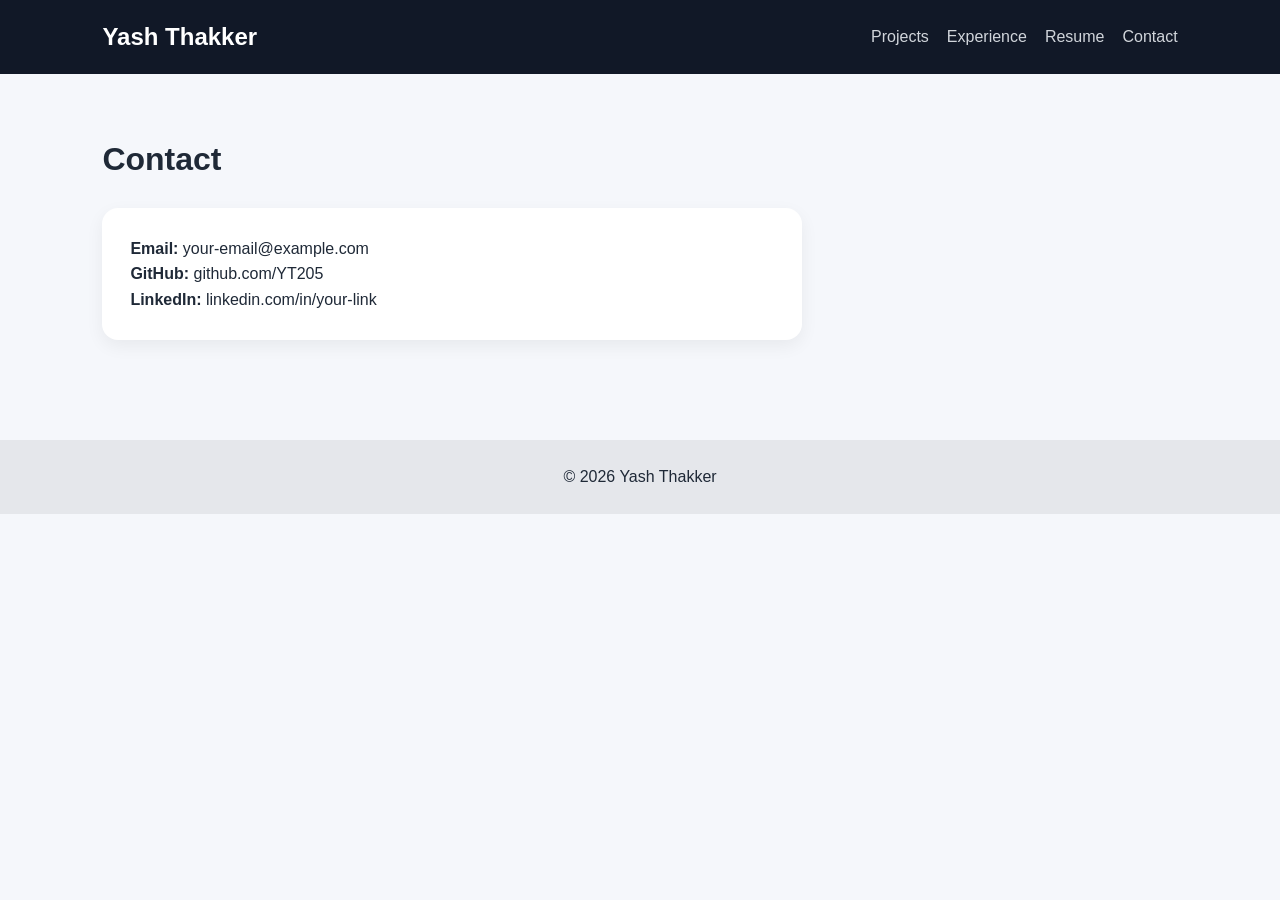
==== contact.html @ 410c90ac "tabs added" ====
<!DOCTYPE html>
<html lang="en">
<head>
  <meta charset="UTF-8" />
  <meta name="viewport" content="width=device-width, initial-scale=1.0" />
  <title>Contact | Yash Thakker</title>
  <link rel="stylesheet" href="style.css" />
</head>
<body>
  <nav class="navbar">
    <h1><a href="index.html">Yash Thakker</a></h1>
    <div class="nav-links">
      <a href="projects.html">Projects</a>
      <a href="experience.html">Experience</a>
      <a href="resume.html">Resume</a>
      <a href="contact.html">Contact</a>
    </div>
  </nav>

  <section class="container">
    <h2 class="section-title">Contact</h2>
    <div class="contact-box">
      <p><strong>Email:</strong> your-email@example.com</p>
      <p><strong>GitHub:</strong> github.com/YT205</p>
      <p><strong>LinkedIn:</strong> linkedin.com/in/your-link</p>
    </div>
  </section>

  <footer class="footer">
    <p>© 2026 Yash Thakker</p>
  </footer>
</body>
</html>
---- style.css ----
* {
  box-sizing: border-box;
  margin: 0;
  padding: 0;
}

body {
  font-family: Arial, sans-serif;
  background: #f5f7fb;
  color: #1f2937;
  line-height: 1.6;
}

a {
  text-decoration: none;
  color: inherit;
}

.navbar {
  background: #111827;
  color: white;
  padding: 18px 8%;
  display: flex;
  justify-content: space-between;
  align-items: center;
  flex-wrap: wrap;
}

.navbar h1 a {
  color: white;
}

.nav-links {
  display: flex;
  gap: 18px;
  flex-wrap: wrap;
}

.nav-links a {
  color: #d1d5db;
}

.nav-links a:hover {
  color: white;
}

.hero {
  background: linear-gradient(135deg, #111827, #1f2937);
  color: white;
  padding: 80px 8%;
}

.hero h2 {
  font-size: 2.6rem;
  margin-bottom: 14px;
}

.hero p {
  max-width: 760px;
  font-size: 1.1rem;
  color: #e5e7eb;
}

.hero-buttons {
  margin-top: 24px;
  display: flex;
  gap: 14px;
  flex-wrap: wrap;
}

.btn {
  display: inline-block;
  padding: 10px 18px;
  border-radius: 10px;
  font-weight: bold;
  border: 1px solid #cbd5e1;
  background: white;
  color: #111827;
}

.btn.primary {
  background: #2563eb;
  color: white;
  border: none;
}

.container {
  padding: 60px 8%;
}

.section-title {
  font-size: 2rem;
  margin-bottom: 22px;
}

.grid {
  display: grid;
  grid-template-columns: repeat(auto-fit, minmax(280px, 1fr));
  gap: 22px;
}

.card {
  background: white;
  border-radius: 16px;
  overflow: hidden;
  box-shadow: 0 6px 18px rgba(0,0,0,0.08);
}

.card img {
  width: 100%;
  height: 210px;
  object-fit: cover;
}

.card-content {
  padding: 20px;
}

.card-content h3 {
  margin-bottom: 10px;
}

.card-content p {
  margin-bottom: 12px;
}

.tags {
  font-size: 0.95rem;
  color: #374151;
  margin-bottom: 14px;
}

.timeline {
  display: flex;
  flex-direction: column;
  gap: 22px;
}

.timeline-item {
  background: white;
  border-left: 5px solid #2563eb;
  padding: 20px;
  border-radius: 12px;
  box-shadow: 0 6px 18px rgba(0,0,0,0.06);
}

.timeline-item h3 {
  margin-bottom: 6px;
}

.timeline-item .meta {
  color: #6b7280;
  margin-bottom: 10px;
}

.timeline-item ul {
  margin-left: 20px;
}

.project-header {
  padding: 50px 8% 20px;
}

.project-header h2 {
  font-size: 2.4rem;
  margin-bottom: 10px;
}

.project-layout {
  padding: 20px 8% 60px;
  display: grid;
  grid-template-columns: 2fr 1fr;
  gap: 30px;
}

.project-main, .project-side {
  background: white;
  padding: 24px;
  border-radius: 16px;
  box-shadow: 0 6px 18px rgba(0,0,0,0.06);
}

.project-main img,
.project-main video {
  width: 100%;
  border-radius: 12px;
  margin: 16px 0;
}

.project-main h3,
.project-side h3 {
  margin: 18px 0 10px;
}

.project-main ul,
.project-side ul {
  margin-left: 20px;
}

.resume-box,
.contact-box {
  background: white;
  padding: 28px;
  border-radius: 16px;
  box-shadow: 0 6px 18px rgba(0,0,0,0.06);
  max-width: 700px;
}

.footer {
  text-align: center;
  padding: 24px;
  background: #e5e7eb;
  margin-top: 40px;
}

@media (max-width: 900px) {
  .project-layout {
    grid-template-columns: 1fr;
  }

  .hero h2 {
    font-size: 2rem;
  }
}
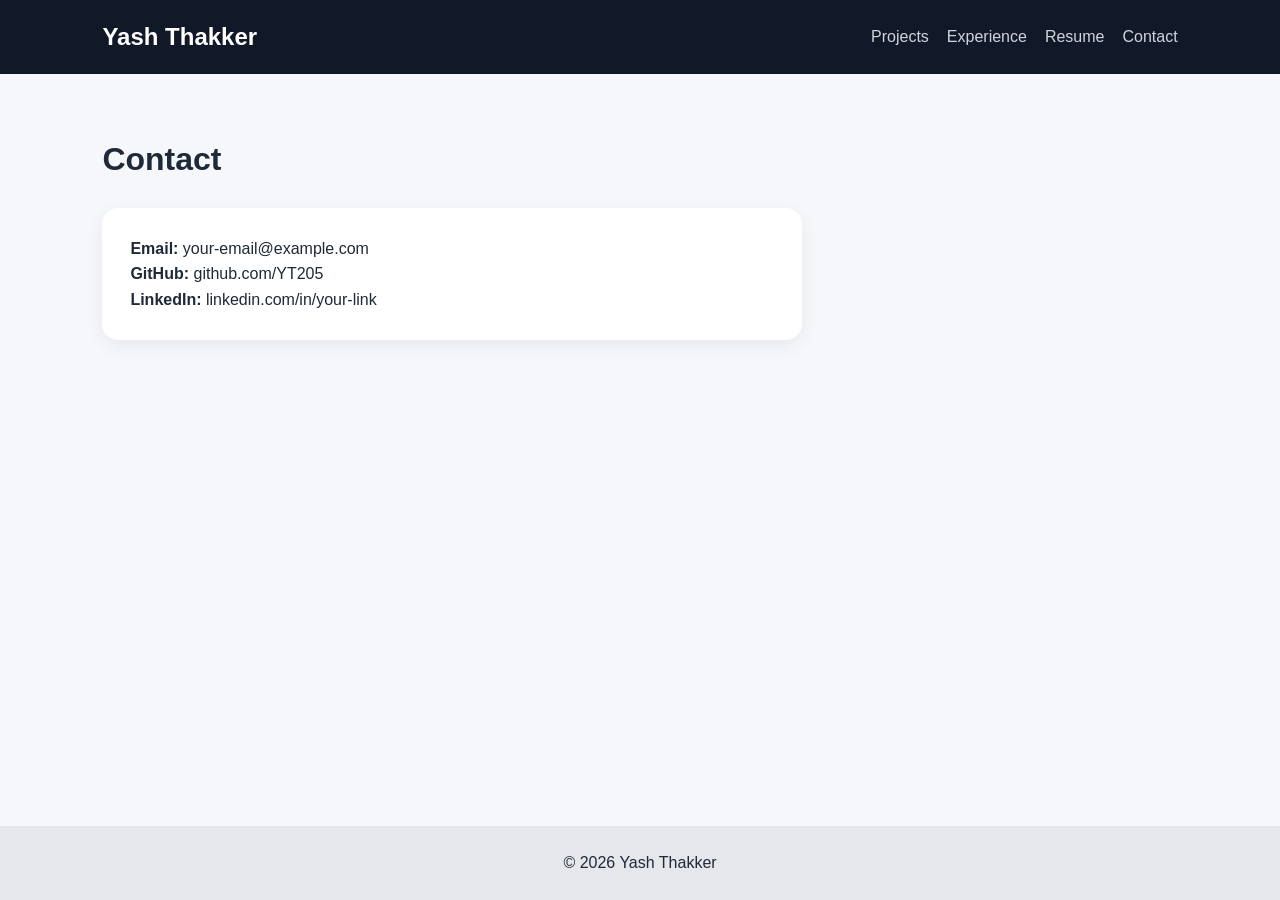
==== commit a698c544: "fixed tabs" ====
--- a/contact.html
+++ b/contact.html
@@ -16,16 +16,16 @@
       <a href="contact.html">Contact</a>
     </div>
   </nav>
-
-  <section class="container">
-    <h2 class="section-title">Contact</h2>
-    <div class="contact-box">
-      <p><strong>Email:</strong> your-email@example.com</p>
-      <p><strong>GitHub:</strong> github.com/YT205</p>
-      <p><strong>LinkedIn:</strong> linkedin.com/in/your-link</p>
-    </div>
-  </section>
-
+  <main>
+    <section class="container">
+        <h2 class="section-title">Contact</h2>
+        <div class="contact-box">
+        <p><strong>Email:</strong> your-email@example.com</p>
+        <p><strong>GitHub:</strong> github.com/YT205</p>
+        <p><strong>LinkedIn:</strong> linkedin.com/in/your-link</p>
+        </div>
+    </section>
+    </main>
   <footer class="footer">
     <p>© 2026 Yash Thakker</p>
   </footer>
--- a/style.css
+++ b/style.css
@@ -2,6 +2,10 @@
   box-sizing: border-box;
   margin: 0;
   padding: 0;
+}
+
+html, body {
+  height: 100%;
 }
 
 body {
@@ -9,6 +13,12 @@
   background: #f5f7fb;
   color: #1f2937;
   line-height: 1.6;
+  display: flex;
+  flex-direction: column;
+}
+
+main {
+  flex: 1;
 }
 
 a {
@@ -38,6 +48,8 @@
 
 .nav-links a {
   color: #d1d5db;
+  font-weight: 500;
+  transition: color 0.2s ease;
 }
 
 .nav-links a:hover {
@@ -173,7 +185,8 @@
   gap: 30px;
 }
 
-.project-main, .project-side {
+.project-main,
+.project-side {
   background: white;
   padding: 24px;
   border-radius: 16px;
@@ -210,7 +223,7 @@
   text-align: center;
   padding: 24px;
   background: #e5e7eb;
-  margin-top: 40px;
+  margin-top: auto;
 }
 
 @media (max-width: 900px) {
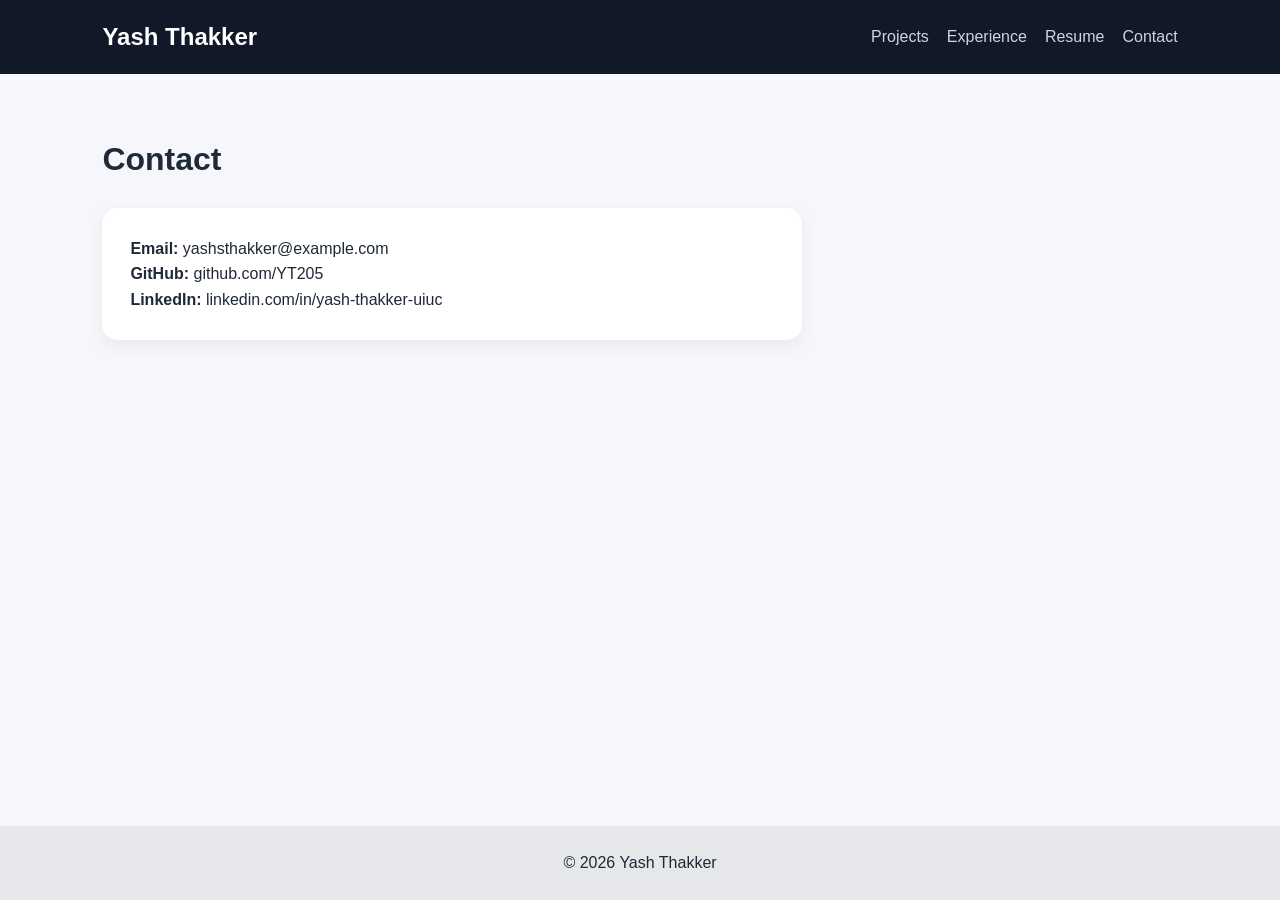
==== commit fef57aaf: "Update contact information, experience details, and project images in portfolio" ====
--- a/contact.html
+++ b/contact.html
@@ -20,9 +20,9 @@
     <section class="container">
         <h2 class="section-title">Contact</h2>
         <div class="contact-box">
-        <p><strong>Email:</strong> your-email@example.com</p>
+        <p><strong>Email:</strong> yashsthakker@example.com</p>
         <p><strong>GitHub:</strong> github.com/YT205</p>
-        <p><strong>LinkedIn:</strong> linkedin.com/in/your-link</p>
+        <p><strong>LinkedIn:</strong> linkedin.com/in/yash-thakker-uiuc</p>
         </div>
     </section>
     </main>
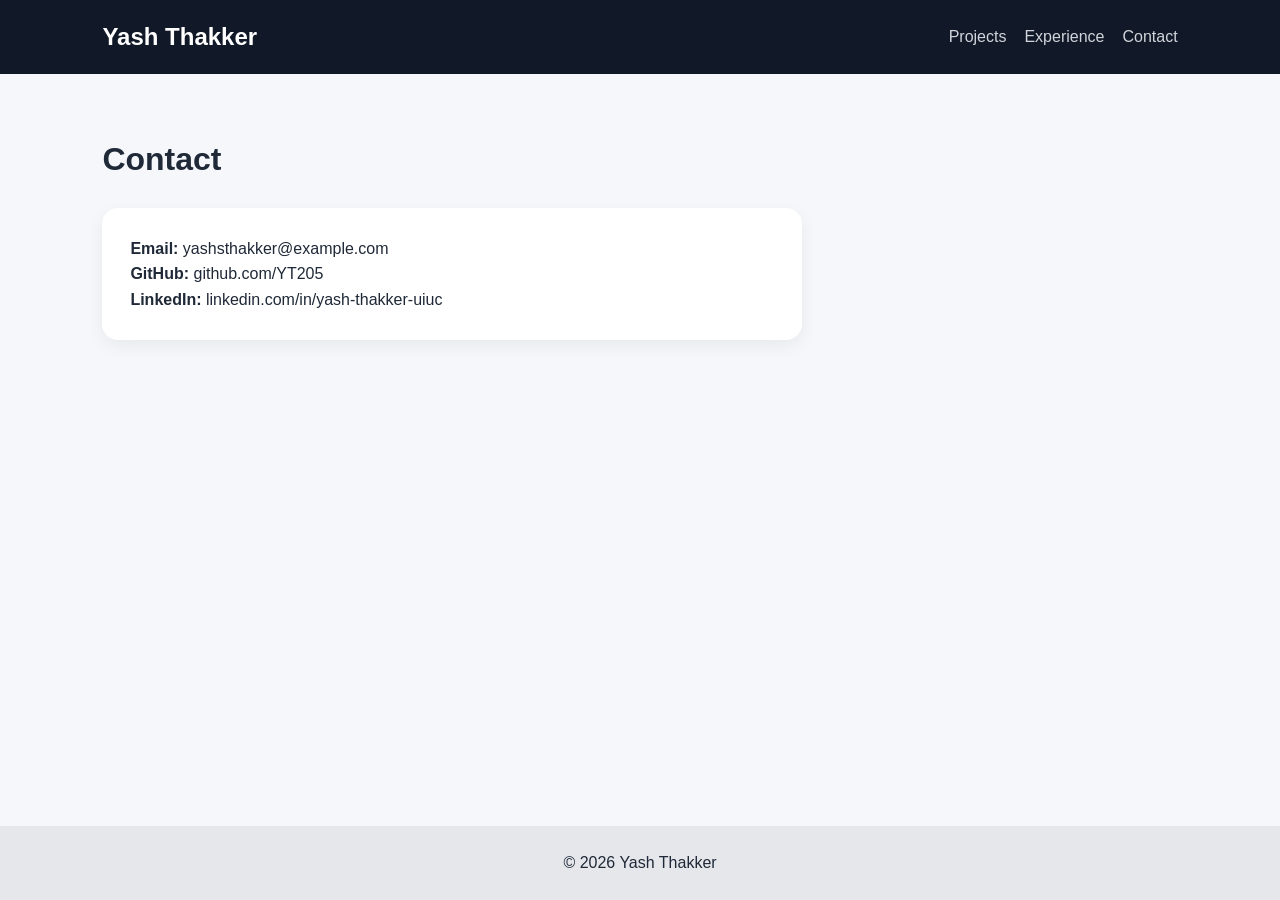
==== commit d08e343c: "Comment out resume links in project navigation for consistency across pages" ====
--- a/contact.html
+++ b/contact.html
@@ -12,7 +12,7 @@
     <div class="nav-links">
       <a href="projects.html">Projects</a>
       <a href="experience.html">Experience</a>
-      <a href="resume.html">Resume</a>
+      <!-- <a href="resume.html">Resume</a> -->
       <a href="contact.html">Contact</a>
     </div>
   </nav>
--- a/style.css
+++ b/style.css
@@ -6,6 +6,21 @@
 
 html, body {
   height: 100%;
+}
+
+.experience-header {
+  display: flex;
+  align-items: flex-start;
+  gap: 12px;
+  margin-bottom: 10px;
+}
+
+.company-logo {
+  width: 36px;
+  height: 36px;
+  object-fit: contain;
+  flex-shrink: 0;
+  margin-top: 2px;
 }
 
 body {
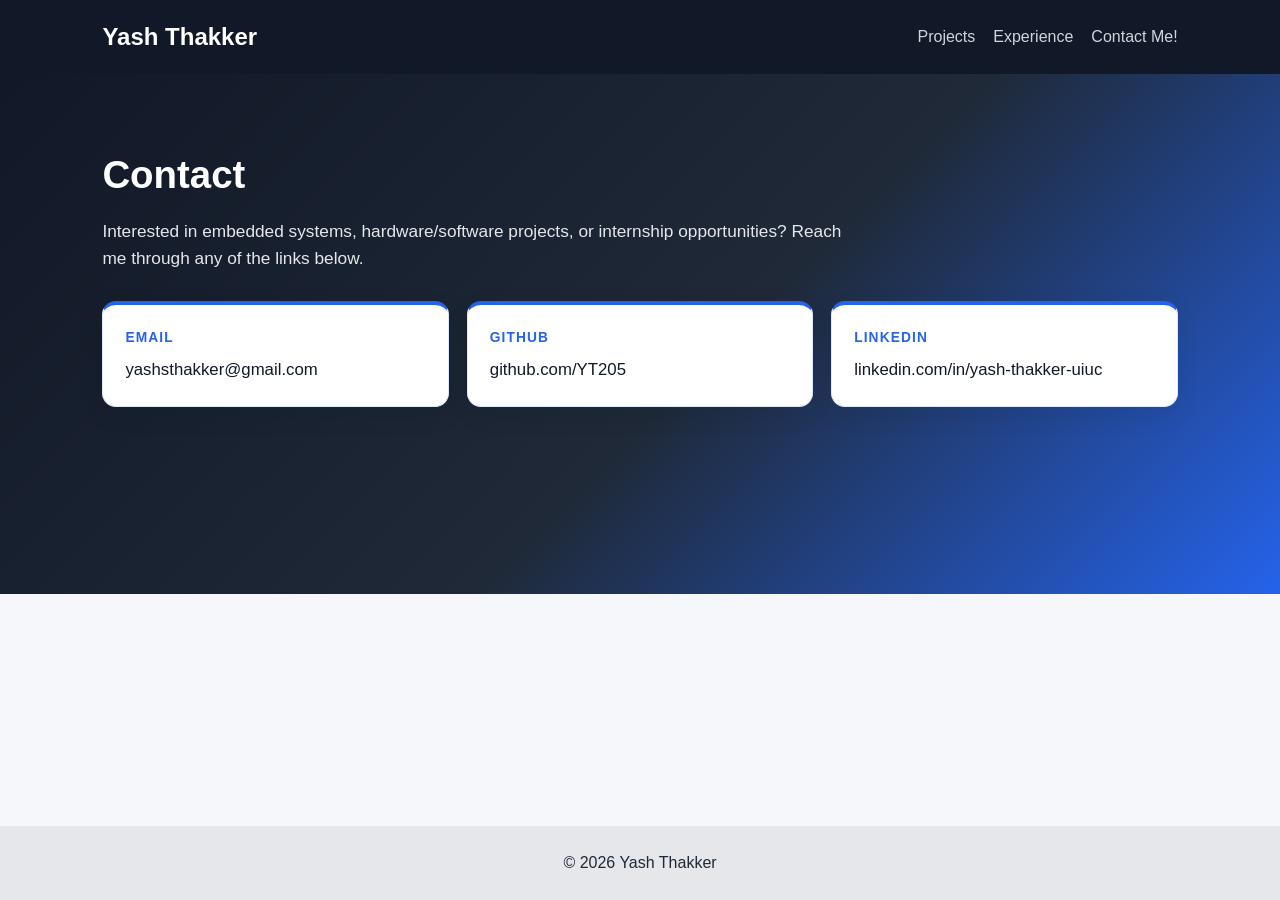
==== commit 23e63fcd: "Added Fa26 and contact links" ====
--- a/contact.html
+++ b/contact.html
@@ -13,21 +13,37 @@
       <a href="projects.html">Projects</a>
       <a href="experience.html">Experience</a>
       <!-- <a href="resume.html">Resume</a> -->
-      <a href="contact.html">Contact</a>
+      <a href="contact.html">Contact Me!</a>
     </div>
   </nav>
   <main>
-    <section class="container">
-        <h2 class="section-title">Contact</h2>
-        <div class="contact-box">
-        <p><strong>Email:</strong> yashsthakker@example.com</p>
-        <p><strong>GitHub:</strong> github.com/YT205</p>
-        <p><strong>LinkedIn:</strong> linkedin.com/in/yash-thakker-uiuc</p>
-        </div>
+    <section class="contact-section">
+      <div class="contact-intro">
+        <h2>Contact</h2>
+        <p>
+          Interested in embedded systems, hardware/software projects, or internship opportunities?
+          Reach me through any of the links below.
+        </p>
+      </div>
+
+      <div class="contact-grid">
+        <a class="contact-card" href="mailto:yashsthakker@gmail.com">
+          <span class="contact-label">Email</span>
+          <span class="contact-value">yashsthakker@gmail.com</span>
+        </a>
+        <a class="contact-card" href="https://github.com/YT205" target="_blank" rel="noopener noreferrer">
+          <span class="contact-label">GitHub</span>
+          <span class="contact-value">github.com/YT205</span>
+        </a>
+        <a class="contact-card" href="https://www.linkedin.com/in/yash-thakker-uiuc" target="_blank" rel="noopener noreferrer">
+          <span class="contact-label">LinkedIn</span>
+          <span class="contact-value">linkedin.com/in/yash-thakker-uiuc</span>
+        </a>
+      </div>
     </section>
-    </main>
+  </main>
   <footer class="footer">
     <p>© 2026 Yash Thakker</p>
   </footer>
 </body>
-</html>+</html>
--- a/style.css
+++ b/style.css
@@ -234,6 +234,68 @@
   max-width: 700px;
 }
 
+.contact-section {
+  background: linear-gradient(135deg, #111827 0%, #1f2937 55%, #2563eb 100%);
+  color: white;
+  min-height: 520px;
+  padding: 70px 8%;
+}
+
+.contact-intro {
+  max-width: 760px;
+  margin-bottom: 28px;
+}
+
+.contact-intro h2 {
+  font-size: 2.4rem;
+  margin-bottom: 12px;
+}
+
+.contact-intro p {
+  color: #e5e7eb;
+  font-size: 1.08rem;
+}
+
+.contact-grid {
+  display: grid;
+  grid-template-columns: repeat(auto-fit, minmax(240px, 1fr));
+  gap: 18px;
+}
+
+.contact-card {
+  background: white;
+  border: 1px solid #dbeafe;
+  border-top: 4px solid #2563eb;
+  border-radius: 14px;
+  padding: 22px;
+  box-shadow: 0 8px 24px rgba(15, 23, 42, 0.08);
+  transition: transform 0.2s ease, box-shadow 0.2s ease, border-color 0.2s ease;
+}
+
+.contact-card:hover,
+.contact-card:focus {
+  border-color: #93c5fd;
+  box-shadow: 0 12px 28px rgba(15, 23, 42, 0.12);
+  transform: translateY(-3px);
+}
+
+.contact-label {
+  display: block;
+  color: #2563eb;
+  font-size: 0.86rem;
+  font-weight: 700;
+  letter-spacing: 0.08em;
+  margin-bottom: 8px;
+  text-transform: uppercase;
+}
+
+.contact-value {
+  color: #111827;
+  display: block;
+  font-size: 1.05rem;
+  overflow-wrap: anywhere;
+}
+
 .footer {
   text-align: center;
   padding: 24px;
@@ -249,4 +311,4 @@
   .hero h2 {
     font-size: 2rem;
   }
-}+}
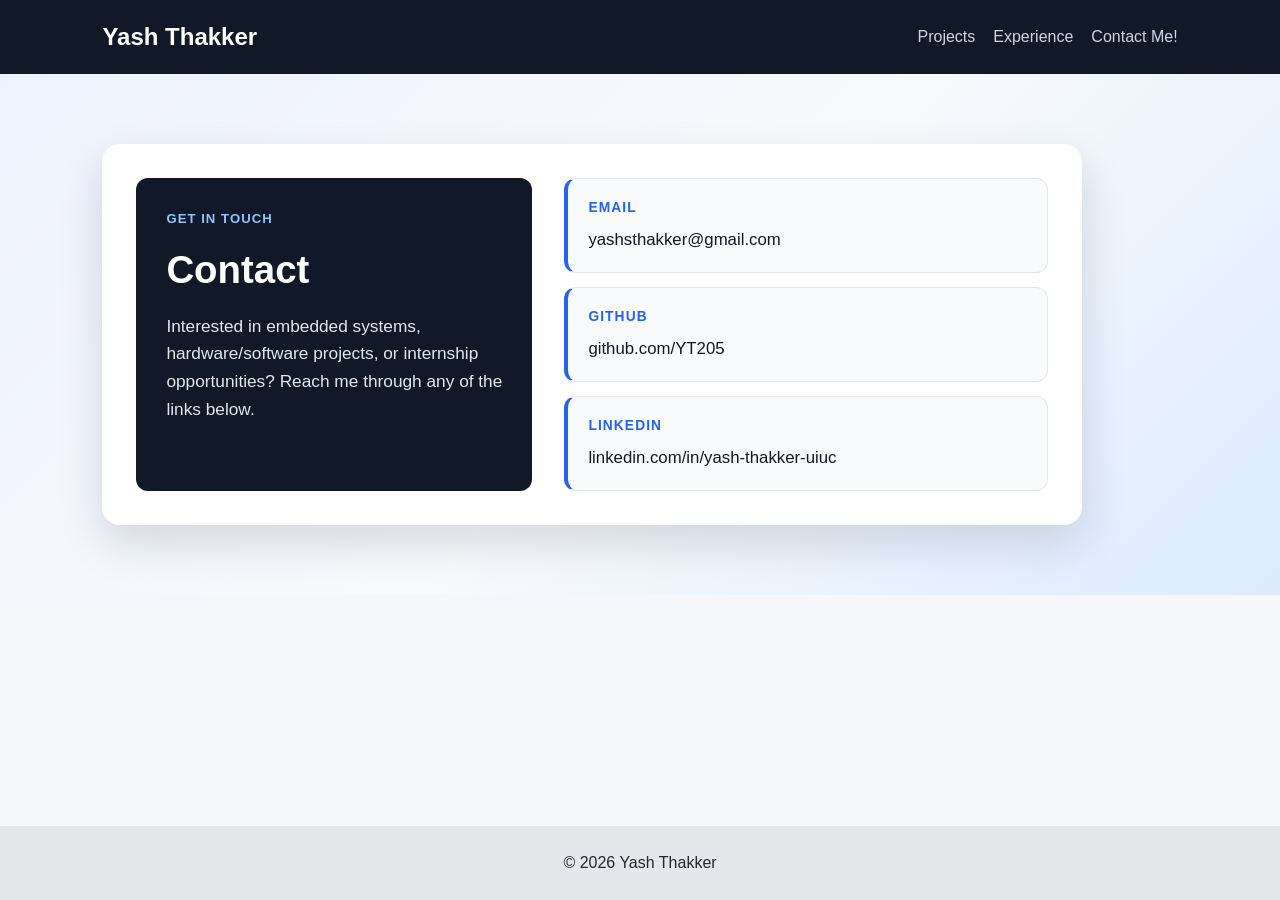
==== commit ac8e7e33: "Enhance contact section layout and styling; update project links in RISC-V OS page" ====
--- a/contact.html
+++ b/contact.html
@@ -18,27 +18,30 @@
   </nav>
   <main>
     <section class="contact-section">
-      <div class="contact-intro">
-        <h2>Contact</h2>
-        <p>
-          Interested in embedded systems, hardware/software projects, or internship opportunities?
-          Reach me through any of the links below.
-        </p>
-      </div>
+      <div class="contact-panel">
+        <div class="contact-intro">
+          <span class="contact-eyebrow">Get in touch</span>
+          <h2>Contact</h2>
+          <p>
+            Interested in embedded systems, hardware/software projects, or internship opportunities?
+            Reach me through any of the links below.
+          </p>
+        </div>
 
-      <div class="contact-grid">
-        <a class="contact-card" href="mailto:yashsthakker@gmail.com">
-          <span class="contact-label">Email</span>
-          <span class="contact-value">yashsthakker@gmail.com</span>
-        </a>
-        <a class="contact-card" href="https://github.com/YT205" target="_blank" rel="noopener noreferrer">
-          <span class="contact-label">GitHub</span>
-          <span class="contact-value">github.com/YT205</span>
-        </a>
-        <a class="contact-card" href="https://www.linkedin.com/in/yash-thakker-uiuc" target="_blank" rel="noopener noreferrer">
-          <span class="contact-label">LinkedIn</span>
-          <span class="contact-value">linkedin.com/in/yash-thakker-uiuc</span>
-        </a>
+        <div class="contact-grid">
+          <a class="contact-card" href="mailto:yashsthakker@gmail.com">
+            <span class="contact-label">Email</span>
+            <span class="contact-value">yashsthakker@gmail.com</span>
+          </a>
+          <a class="contact-card" href="https://github.com/YT205" target="_blank" rel="noopener noreferrer">
+            <span class="contact-label">GitHub</span>
+            <span class="contact-value">github.com/YT205</span>
+          </a>
+          <a class="contact-card" href="https://www.linkedin.com/in/yash-thakker-uiuc" target="_blank" rel="noopener noreferrer">
+            <span class="contact-label">LinkedIn</span>
+            <span class="contact-value">linkedin.com/in/yash-thakker-uiuc</span>
+          </a>
+        </div>
       </div>
     </section>
   </main>
--- a/style.css
+++ b/style.css
@@ -72,8 +72,9 @@
 }
 
 .hero {
-  background: linear-gradient(135deg, #111827, #1f2937);
-  color: white;
+  background: linear-gradient(135deg, #eef2ff 0%, #f8fafc 52%, #dbeafe 100%);
+  color: #111827;
+  min-height: 380px;
   padding: 80px 8%;
 }
 
@@ -85,7 +86,7 @@
 .hero p {
   max-width: 760px;
   font-size: 1.1rem;
-  color: #e5e7eb;
+  color: #4b5563;
 }
 
 .hero-buttons {
@@ -103,12 +104,27 @@
   border: 1px solid #cbd5e1;
   background: white;
   color: #111827;
+  transition: background 0.2s ease, border-color 0.2s ease, box-shadow 0.2s ease, transform 0.2s ease;
 }
 
 .btn.primary {
   background: #2563eb;
   color: white;
   border: none;
+}
+
+.btn:hover,
+.btn:focus {
+  background: #eff6ff;
+  border-color: #93c5fd;
+  box-shadow: 0 10px 22px rgba(15, 23, 42, 0.12);
+  transform: translateY(-3px);
+}
+
+.btn.primary:hover,
+.btn.primary:focus {
+  background: #1d4ed8;
+  box-shadow: 0 10px 22px rgba(37, 99, 235, 0.24);
 }
 
 .container {
@@ -235,15 +251,31 @@
 }
 
 .contact-section {
-  background: linear-gradient(135deg, #111827 0%, #1f2937 55%, #2563eb 100%);
-  color: white;
+  background: linear-gradient(135deg, #eef2ff 0%, #f8fafc 52%, #dbeafe 100%);
+  display: flex;
+  align-items: center;
   min-height: 520px;
   padding: 70px 8%;
 }
 
+.contact-panel {
+  background: white;
+  border-radius: 18px;
+  box-shadow: 0 18px 45px rgba(15, 23, 42, 0.14);
+  display: grid;
+  grid-template-columns: minmax(260px, 0.9fr) minmax(280px, 1.1fr);
+  gap: 32px;
+  max-width: 980px;
+  overflow: hidden;
+  padding: 34px;
+  width: 100%;
+}
+
 .contact-intro {
-  max-width: 760px;
-  margin-bottom: 28px;
+  background: #111827;
+  border-radius: 12px;
+  color: white;
+  padding: 30px;
 }
 
 .contact-intro h2 {
@@ -256,27 +288,35 @@
   font-size: 1.08rem;
 }
 
+.contact-eyebrow {
+  color: #93c5fd;
+  display: block;
+  font-size: 0.82rem;
+  font-weight: 700;
+  letter-spacing: 0.08em;
+  margin-bottom: 10px;
+  text-transform: uppercase;
+}
+
 .contact-grid {
   display: grid;
-  grid-template-columns: repeat(auto-fit, minmax(240px, 1fr));
-  gap: 18px;
+  gap: 14px;
 }
 
 .contact-card {
-  background: white;
-  border: 1px solid #dbeafe;
-  border-top: 4px solid #2563eb;
-  border-radius: 14px;
-  padding: 22px;
-  box-shadow: 0 8px 24px rgba(15, 23, 42, 0.08);
-  transition: transform 0.2s ease, box-shadow 0.2s ease, border-color 0.2s ease;
+  background: #f8fafc;
+  border: 1px solid #e5e7eb;
+  border-left: 4px solid #2563eb;
+  border-radius: 12px;
+  padding: 18px 20px;
+  transition: background 0.2s ease, border-color 0.2s ease, transform 0.2s ease;
 }
 
 .contact-card:hover,
 .contact-card:focus {
+  background: #eff6ff;
   border-color: #93c5fd;
-  box-shadow: 0 12px 28px rgba(15, 23, 42, 0.12);
-  transform: translateY(-3px);
+  transform: translateX(4px);
 }
 
 .contact-label {
@@ -311,4 +351,9 @@
   .hero h2 {
     font-size: 2rem;
   }
-}
+
+  .contact-panel {
+    grid-template-columns: 1fr;
+    padding: 22px;
+  }
+}
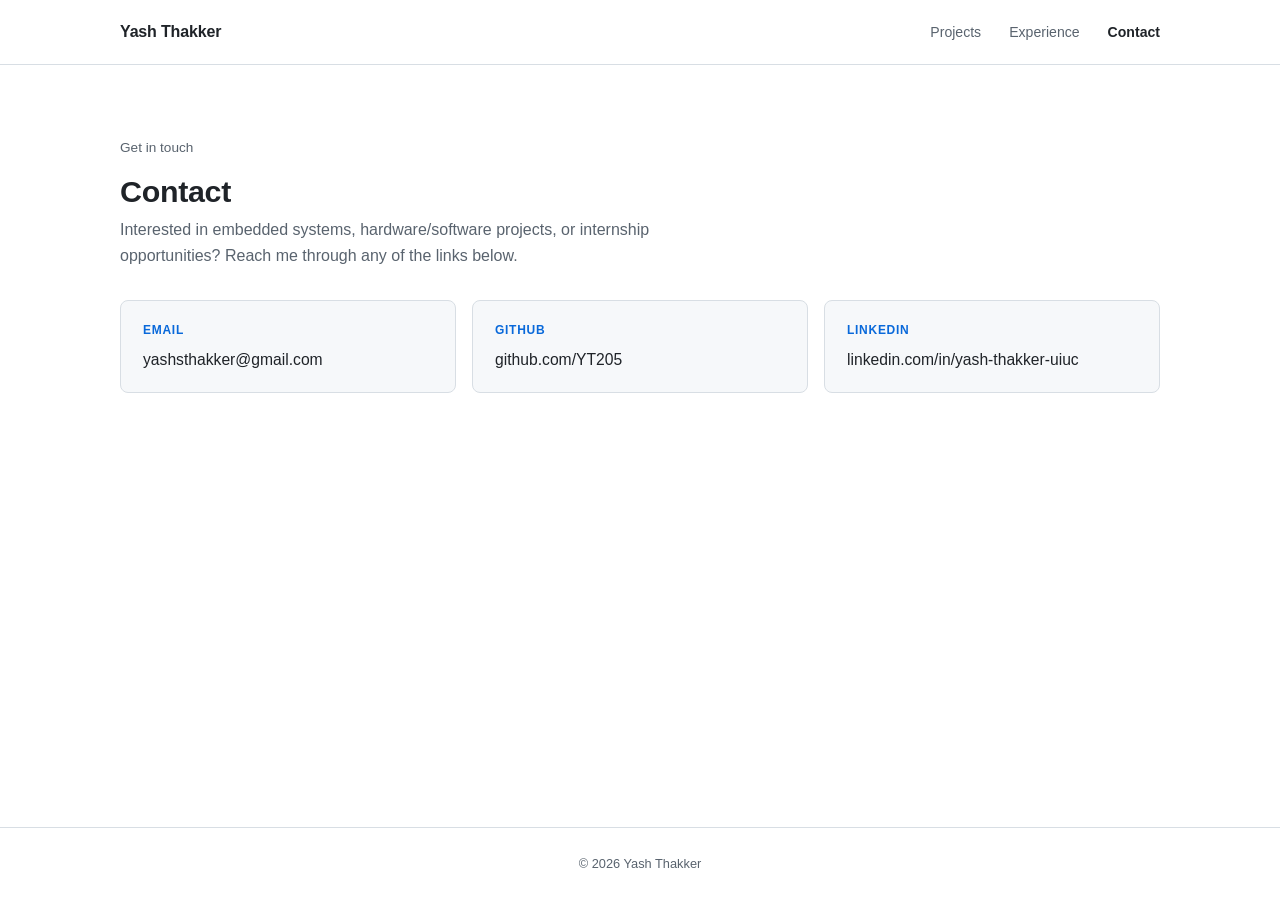
==== commit d6b35843: "feat: Redesign UI with clean GitHub-style light theme Replace dark navbar and card-shadow design wit" ====
--- a/contact.html
+++ b/contact.html
@@ -7,20 +7,23 @@
   <link rel="stylesheet" href="style.css" />
 </head>
 <body>
-  <nav class="navbar">
-    <h1><a href="index.html">Yash Thakker</a></h1>
-    <div class="nav-links">
-      <a href="projects.html">Projects</a>
-      <a href="experience.html">Experience</a>
-      <!-- <a href="resume.html">Resume</a> -->
-      <a href="contact.html">Contact Me!</a>
+  <header class="site-header">
+    <div class="wrap">
+      <a class="wordmark" href="index.html">Yash Thakker</a>
+      <nav class="site-nav">
+        <a href="projects.html">Projects</a>
+        <a href="experience.html">Experience</a>
+        <!-- <a href="resume.html">Resume</a> -->
+        <a href="contact.html" aria-current="page">Contact</a>
+      </nav>
     </div>
-  </nav>
+  </header>
+
   <main>
-    <section class="contact-section">
-      <div class="contact-panel">
-        <div class="contact-intro">
-          <span class="contact-eyebrow">Get in touch</span>
+    <section class="section section-flush">
+      <div class="wrap">
+        <div class="section-heading">
+          <p class="eyebrow">Get in touch</p>
           <h2>Contact</h2>
           <p>
             Interested in embedded systems, hardware/software projects, or internship opportunities?
@@ -45,8 +48,11 @@
       </div>
     </section>
   </main>
-  <footer class="footer">
-    <p>© 2026 Yash Thakker</p>
+
+  <footer class="site-footer">
+    <div class="wrap">
+      <p>© 2026 Yash Thakker</p>
+    </div>
   </footer>
 </body>
 </html>
--- a/style.css
+++ b/style.css
@@ -1,35 +1,37 @@
+/* ---------------------------------- */
+/* Base                               */
+/* ---------------------------------- */
+
+:root {
+  --paper: #ffffff;
+  --ink: #1f2328;
+  --muted: #59636e;
+  --line: #d8dee4;
+  --soft: #f6f8fa;
+  --accent: #0969da;
+  --accent-dark: #0757b4;
+  --max-width: 1040px;
+}
+
 * {
   box-sizing: border-box;
   margin: 0;
   padding: 0;
 }
 
-html, body {
-  height: 100%;
-}
-
-.experience-header {
-  display: flex;
-  align-items: flex-start;
-  gap: 12px;
-  margin-bottom: 10px;
-}
-
-.company-logo {
-  width: 36px;
-  height: 36px;
-  object-fit: contain;
-  flex-shrink: 0;
-  margin-top: 2px;
+html {
+  scroll-behavior: smooth;
 }
 
 body {
-  font-family: Arial, sans-serif;
-  background: #f5f7fb;
-  color: #1f2937;
+  min-height: 100vh;
+  display: flex;
+  flex-direction: column;
+  color: var(--ink);
+  background: var(--paper);
+  font-family: -apple-system, BlinkMacSystemFont, "Segoe UI", Roboto, sans-serif;
+  font-size: 16px;
   line-height: 1.6;
-  display: flex;
-  flex-direction: column;
 }
 
 main {
@@ -37,323 +39,596 @@
 }
 
 a {
+  color: inherit;
   text-decoration: none;
-  color: inherit;
-}
-
-.navbar {
-  background: #111827;
-  color: white;
-  padding: 18px 8%;
-  display: flex;
+}
+
+img,
+video {
+  display: block;
+  max-width: 100%;
+}
+
+/* Shared centered column */
+.wrap {
+  width: min(calc(100% - 48px), var(--max-width));
+  margin-inline: auto;
+}
+
+/* ---------------------------------- */
+/* Header / Nav                       */
+/* ---------------------------------- */
+
+.site-header {
+  position: sticky;
+  top: 0;
+  z-index: 20;
+  background: var(--paper);
+  border-bottom: 1px solid var(--line);
+}
+
+.site-header .wrap {
+  min-height: 64px;
+  display: flex;
+  align-items: center;
   justify-content: space-between;
+  gap: 20px;
+  flex-wrap: wrap;
+  padding-block: 10px;
+}
+
+.wordmark {
+  font-weight: 650;
+  font-size: 1rem;
+  letter-spacing: -0.01em;
+}
+
+.wordmark:hover {
+  color: var(--accent);
+}
+
+.site-nav {
+  display: flex;
+  gap: 28px;
+  font-size: 0.88rem;
+}
+
+.site-nav a {
+  color: var(--muted);
+  transition: color 160ms ease;
+}
+
+.site-nav a:hover {
+  color: var(--accent);
+}
+
+.site-nav a[aria-current="page"] {
+  color: var(--ink);
+  font-weight: 600;
+}
+
+/* ---------------------------------- */
+/* Hero (home page)                   */
+/* ---------------------------------- */
+
+.hero {
+  padding: 88px 0 72px;
+}
+
+.eyebrow {
+  margin-bottom: 14px;
+  color: var(--muted);
+  font-size: 0.85rem;
+  font-weight: 500;
+}
+
+.eyebrow a:hover {
+  color: var(--accent);
+}
+
+.hero h1 {
+  max-width: 720px;
+  font-size: clamp(2.1rem, 5vw, 3.25rem);
+  font-weight: 650;
+  line-height: 1.15;
+  letter-spacing: -0.02em;
+}
+
+.hero-intro {
+  max-width: 640px;
+  margin-top: 18px;
+  color: var(--muted);
+  font-size: 1.08rem;
+}
+
+.hero-actions {
+  display: flex;
+  flex-wrap: wrap;
   align-items: center;
+  gap: 14px;
+  margin-top: 30px;
+}
+
+/* ---------------------------------- */
+/* Buttons                            */
+/* ---------------------------------- */
+
+.button {
+  display: inline-flex;
+  align-items: center;
+  gap: 8px;
+  padding: 9px 16px;
+  border-radius: 6px;
+  border: 1px solid var(--line);
+  background: var(--soft);
+  font-size: 0.9rem;
+  font-weight: 500;
+  transition: background 160ms ease, border-color 160ms ease, color 160ms ease;
+}
+
+.button:hover {
+  border-color: var(--muted);
+}
+
+.button-primary {
+  color: #fff;
+  background: var(--accent);
+  border-color: var(--accent);
+}
+
+.button-primary:hover {
+  background: var(--accent-dark);
+  border-color: var(--accent-dark);
+}
+
+/* ---------------------------------- */
+/* Sections                           */
+/* ---------------------------------- */
+
+.section {
+  padding: 64px 0 80px;
+  border-top: 1px solid var(--line);
+}
+
+.section-flush {
+  border-top: none;
+}
+
+.section-heading {
+  margin-bottom: 32px;
+}
+
+.section-heading h2 {
+  font-size: 1.9rem;
+  font-weight: 650;
+  letter-spacing: -0.01em;
+  line-height: 1.2;
+}
+
+.section-heading p {
+  max-width: 620px;
+  margin-top: 8px;
+  color: var(--muted);
+}
+
+/* ---------------------------------- */
+/* Project cards                      */
+/* ---------------------------------- */
+
+.project-grid {
+  display: grid;
+  grid-template-columns: repeat(auto-fill, minmax(290px, 1fr));
+  gap: 18px;
+}
+
+.project-card {
+  display: flex;
+  flex-direction: column;
+  overflow: hidden;
+  background: var(--soft);
+  border: 1px solid var(--line);
+  border-radius: 8px;
+}
+
+.card-media {
+  aspect-ratio: 16 / 10;
+  overflow: hidden;
+  background: #e9eef3;
+  border-bottom: 1px solid var(--line);
+}
+
+.card-media img {
+  width: 100%;
+  height: 100%;
+  object-fit: cover;
+  transition: transform 240ms ease;
+}
+
+.project-card:hover .card-media img {
+  transform: scale(1.02);
+}
+
+.card-body {
+  flex: 1;
+  display: flex;
+  flex-direction: column;
+  padding: 20px 22px 22px;
+}
+
+.card-body h3 {
+  font-size: 1.12rem;
+  font-weight: 650;
+  line-height: 1.35;
+  margin-bottom: 8px;
+}
+
+.card-body h3 a:hover {
+  color: var(--accent);
+}
+
+.card-body > p {
+  color: var(--muted);
+  font-size: 0.93rem;
+}
+
+.tech-list {
+  display: flex;
   flex-wrap: wrap;
-}
-
-.navbar h1 a {
-  color: white;
-}
-
-.nav-links {
-  display: flex;
-  gap: 18px;
-  flex-wrap: wrap;
-}
-
-.nav-links a {
-  color: #d1d5db;
+  gap: 8px;
+  margin-top: 14px;
+  list-style: none;
+  color: var(--muted);
+  font-size: 0.74rem;
+}
+
+.tech-list li {
+  padding: 3px 9px;
+  background: #fff;
+  border: 1px solid var(--line);
+  border-radius: 12px;
+}
+
+.card-link {
+  margin-top: auto;
+  padding-top: 16px;
+  color: var(--accent);
+  font-size: 0.88rem;
   font-weight: 500;
-  transition: color 0.2s ease;
-}
-
-.nav-links a:hover {
-  color: white;
-}
-
-.hero {
-  background: linear-gradient(135deg, #eef2ff 0%, #f8fafc 52%, #dbeafe 100%);
-  color: #111827;
-  min-height: 380px;
-  padding: 80px 8%;
-}
-
-.hero h2 {
-  font-size: 2.6rem;
-  margin-bottom: 14px;
-}
-
-.hero p {
+}
+
+.card-link:hover {
+  color: var(--accent-dark);
+}
+
+.section-cta {
+  margin-top: 34px;
+}
+
+/* ---------------------------------- */
+/* Experience timeline                */
+/* ---------------------------------- */
+
+.timeline article {
+  display: grid;
+  grid-template-columns: 180px minmax(0, 1fr) 64px;
+  gap: 36px;
+  padding: 34px 0;
+  border-top: 1px solid var(--line);
+}
+
+.timeline article:last-child {
+  border-bottom: 1px solid var(--line);
+}
+
+.timeline-date {
+  color: var(--muted);
+  font-size: 0.78rem;
+  font-weight: 500;
+  text-transform: uppercase;
+  letter-spacing: 0.03em;
+  padding-top: 4px;
+}
+
+.timeline-body h3 {
+  font-size: 1.15rem;
+  font-weight: 650;
+  line-height: 1.35;
+}
+
+.timeline-body ul {
+  margin: 12px 0 0 20px;
+  color: var(--muted);
+  font-size: 0.95rem;
+}
+
+.timeline-body li {
+  margin-bottom: 8px;
+  max-width: 640px;
+}
+
+.timeline-body li:last-child {
+  margin-bottom: 0;
+}
+
+.timeline-logo {
+  justify-self: end;
+}
+
+.timeline-logo img {
+  width: 56px;
+  height: 56px;
+  object-fit: contain;
+  border: 1px solid var(--line);
+  border-radius: 8px;
+  background: #fff;
+  padding: 6px;
+}
+
+/* ---------------------------------- */
+/* Project detail pages               */
+/* ---------------------------------- */
+
+.page-header {
+  padding: 60px 0 40px;
+}
+
+.page-header h1 {
   max-width: 760px;
-  font-size: 1.1rem;
-  color: #4b5563;
-}
-
-.hero-buttons {
-  margin-top: 24px;
-  display: flex;
-  gap: 14px;
-  flex-wrap: wrap;
-}
-
-.btn {
-  display: inline-block;
-  padding: 10px 18px;
-  border-radius: 10px;
-  font-weight: bold;
-  border: 1px solid #cbd5e1;
-  background: white;
-  color: #111827;
-  transition: background 0.2s ease, border-color 0.2s ease, box-shadow 0.2s ease, transform 0.2s ease;
-}
-
-.btn.primary {
-  background: #2563eb;
-  color: white;
-  border: none;
-}
-
-.btn:hover,
-.btn:focus {
-  background: #eff6ff;
-  border-color: #93c5fd;
-  box-shadow: 0 10px 22px rgba(15, 23, 42, 0.12);
-  transform: translateY(-3px);
-}
-
-.btn.primary:hover,
-.btn.primary:focus {
-  background: #1d4ed8;
-  box-shadow: 0 10px 22px rgba(37, 99, 235, 0.24);
-}
-
-.container {
-  padding: 60px 8%;
-}
-
-.section-title {
-  font-size: 2rem;
-  margin-bottom: 22px;
-}
-
-.grid {
+  font-size: clamp(1.8rem, 4vw, 2.5rem);
+  font-weight: 650;
+  line-height: 1.2;
+  letter-spacing: -0.015em;
+}
+
+.page-header > p {
+  max-width: 680px;
+  margin-top: 12px;
+  color: var(--muted);
+  font-size: 1.05rem;
+}
+
+.project-layout {
   display: grid;
-  grid-template-columns: repeat(auto-fit, minmax(280px, 1fr));
-  gap: 22px;
-}
-
-.card {
-  background: white;
-  border-radius: 16px;
-  overflow: hidden;
-  box-shadow: 0 6px 18px rgba(0,0,0,0.08);
-}
-
-.card img {
-  width: 100%;
-  height: 210px;
-  object-fit: cover;
-}
-
-.card-content {
-  padding: 20px;
-}
-
-.card-content h3 {
-  margin-bottom: 10px;
-}
-
-.card-content p {
-  margin-bottom: 12px;
-}
-
-.tags {
-  font-size: 0.95rem;
-  color: #374151;
-  margin-bottom: 14px;
-}
-
-.timeline {
-  display: flex;
-  flex-direction: column;
-  gap: 22px;
-}
-
-.timeline-item {
-  background: white;
-  border-left: 5px solid #2563eb;
-  padding: 20px;
-  border-radius: 12px;
-  box-shadow: 0 6px 18px rgba(0,0,0,0.06);
-}
-
-.timeline-item h3 {
+  grid-template-columns: minmax(0, 2.2fr) minmax(240px, 1fr);
+  gap: 36px;
+  align-items: start;
+  padding-bottom: 88px;
+}
+
+.project-main h3 {
+  margin: 36px 0 10px;
+  font-size: 1.2rem;
+  font-weight: 650;
+}
+
+.project-main > h3:first-child {
+  margin-top: 0;
+}
+
+.project-main p {
+  color: var(--ink);
+  max-width: 68ch;
+}
+
+.project-main ul {
+  margin: 4px 0 0 20px;
+}
+
+.project-main li {
   margin-bottom: 6px;
-}
-
-.timeline-item .meta {
-  color: #6b7280;
-  margin-bottom: 10px;
-}
-
-.timeline-item ul {
-  margin-left: 20px;
-}
-
-.project-header {
-  padding: 50px 8% 20px;
-}
-
-.project-header h2 {
-  font-size: 2.4rem;
-  margin-bottom: 10px;
-}
-
-.project-layout {
-  padding: 20px 8% 60px;
-  display: grid;
-  grid-template-columns: 2fr 1fr;
-  gap: 30px;
-}
-
-.project-main,
-.project-side {
-  background: white;
-  padding: 24px;
-  border-radius: 16px;
-  box-shadow: 0 6px 18px rgba(0,0,0,0.06);
 }
 
 .project-main img,
 .project-main video {
   width: 100%;
+  margin: 20px 0 4px;
+  border: 1px solid var(--line);
+  border-radius: 8px;
+  background: var(--soft);
+}
+
+.project-side {
+  position: sticky;
+  top: 88px;
+  padding: 24px;
+  background: var(--soft);
+  border: 1px solid var(--line);
+  border-radius: 8px;
+}
+
+.project-side h3 {
+  font-size: 0.8rem;
+  font-weight: 600;
+  text-transform: uppercase;
+  letter-spacing: 0.05em;
+  color: var(--muted);
+  margin-bottom: 12px;
+}
+
+.project-side h3 + ul {
+  margin-bottom: 26px;
+}
+
+.project-side ul {
+  list-style: none;
+}
+
+.project-side ul:last-child {
+  margin-bottom: 0;
+}
+
+.side-tags {
+  display: flex;
+  flex-wrap: wrap;
+  gap: 8px;
+  font-size: 0.78rem;
+  color: var(--muted);
+}
+
+.side-tags li {
+  padding: 4px 10px;
+  background: #fff;
+  border: 1px solid var(--line);
   border-radius: 12px;
-  margin: 16px 0;
-}
-
-.project-main h3,
-.project-side h3 {
-  margin: 18px 0 10px;
-}
-
-.project-main ul,
-.project-side ul {
-  margin-left: 20px;
-}
-
-.resume-box,
-.contact-box {
-  background: white;
-  padding: 28px;
-  border-radius: 16px;
-  box-shadow: 0 6px 18px rgba(0,0,0,0.06);
-  max-width: 700px;
-}
-
-.contact-section {
-  background: linear-gradient(135deg, #eef2ff 0%, #f8fafc 52%, #dbeafe 100%);
-  display: flex;
-  align-items: center;
-  min-height: 520px;
-  padding: 70px 8%;
-}
-
-.contact-panel {
-  background: white;
-  border-radius: 18px;
-  box-shadow: 0 18px 45px rgba(15, 23, 42, 0.14);
-  display: grid;
-  grid-template-columns: minmax(260px, 0.9fr) minmax(280px, 1.1fr);
-  gap: 32px;
-  max-width: 980px;
-  overflow: hidden;
-  padding: 34px;
-  width: 100%;
-}
-
-.contact-intro {
-  background: #111827;
-  border-radius: 12px;
-  color: white;
-  padding: 30px;
-}
-
-.contact-intro h2 {
-  font-size: 2.4rem;
-  margin-bottom: 12px;
-}
-
-.contact-intro p {
-  color: #e5e7eb;
-  font-size: 1.08rem;
-}
-
-.contact-eyebrow {
-  color: #93c5fd;
-  display: block;
-  font-size: 0.82rem;
-  font-weight: 700;
-  letter-spacing: 0.08em;
-  margin-bottom: 10px;
-  text-transform: uppercase;
-}
+}
+
+.side-links li {
+  margin-bottom: 6px;
+}
+
+.side-links a {
+  color: var(--accent);
+  font-size: 0.92rem;
+  font-weight: 500;
+}
+
+.side-links a:hover {
+  color: var(--accent-dark);
+  text-decoration: underline;
+  text-underline-offset: 3px;
+}
+
+/* ---------------------------------- */
+/* Contact                            */
+/* ---------------------------------- */
 
 .contact-grid {
   display: grid;
-  gap: 14px;
+  grid-template-columns: repeat(auto-fit, minmax(240px, 1fr));
+  gap: 16px;
+  margin-top: 8px;
 }
 
 .contact-card {
-  background: #f8fafc;
-  border: 1px solid #e5e7eb;
-  border-left: 4px solid #2563eb;
-  border-radius: 12px;
-  padding: 18px 20px;
-  transition: background 0.2s ease, border-color 0.2s ease, transform 0.2s ease;
-}
-
-.contact-card:hover,
-.contact-card:focus {
-  background: #eff6ff;
-  border-color: #93c5fd;
-  transform: translateX(4px);
+  display: block;
+  padding: 20px 22px;
+  background: var(--soft);
+  border: 1px solid var(--line);
+  border-radius: 8px;
+  transition: border-color 160ms ease, background 160ms ease;
+}
+
+.contact-card:hover {
+  border-color: var(--accent);
+  background: #f0f6fc;
 }
 
 .contact-label {
   display: block;
-  color: #2563eb;
-  font-size: 0.86rem;
-  font-weight: 700;
-  letter-spacing: 0.08em;
-  margin-bottom: 8px;
+  margin-bottom: 6px;
+  color: var(--accent);
+  font-size: 0.75rem;
+  font-weight: 600;
   text-transform: uppercase;
+  letter-spacing: 0.06em;
 }
 
 .contact-value {
-  color: #111827;
   display: block;
-  font-size: 1.05rem;
+  color: var(--ink);
+  font-size: 0.98rem;
   overflow-wrap: anywhere;
 }
 
-.footer {
+/* ---------------------------------- */
+/* Resume                             */
+/* ---------------------------------- */
+
+.resume-box {
+  max-width: 640px;
+  padding: 28px;
+  background: var(--soft);
+  border: 1px solid var(--line);
+  border-radius: 8px;
+}
+
+.resume-box p {
+  color: var(--muted);
+  margin-bottom: 18px;
+}
+
+/* ---------------------------------- */
+/* Footer                             */
+/* ---------------------------------- */
+
+.site-footer {
+  border-top: 1px solid var(--line);
+  padding: 26px 0;
+  margin-top: auto;
+}
+
+.site-footer p {
+  color: var(--muted);
+  font-size: 0.8rem;
   text-align: center;
-  padding: 24px;
-  background: #e5e7eb;
-  margin-top: auto;
-}
-
-@media (max-width: 900px) {
+}
+
+/* ---------------------------------- */
+/* Responsive                         */
+/* ---------------------------------- */
+
+@media (prefers-reduced-motion: reduce) {
+  html {
+    scroll-behavior: auto;
+  }
+}
+
+@media (max-width: 820px) {
+  .wrap {
+    width: min(calc(100% - 32px), var(--max-width));
+  }
+
+  .site-nav {
+    gap: 18px;
+    overflow-x: auto;
+    white-space: nowrap;
+    scrollbar-width: none;
+  }
+
+  .site-nav::-webkit-scrollbar {
+    display: none;
+  }
+
+  .hero {
+    padding: 60px 0 56px;
+  }
+
+  .section {
+    padding: 52px 0 60px;
+  }
+
   .project-layout {
     grid-template-columns: 1fr;
   }
 
-  .hero h2 {
-    font-size: 2rem;
-  }
-
-  .contact-panel {
-    grid-template-columns: 1fr;
-    padding: 22px;
-  }
-}
+  .project-side {
+    position: static;
+  }
+
+  .timeline article {
+    grid-template-columns: minmax(0, 1fr) 48px;
+    gap: 14px;
+    padding: 28px 0;
+  }
+
+  .timeline-date {
+    grid-column: 1 / -1;
+    padding-top: 0;
+  }
+
+  .timeline-logo img {
+    width: 44px;
+    height: 44px;
+  }
+}
+
+@media (max-width: 480px) {
+  .hero-actions {
+    flex-direction: column;
+    align-items: flex-start;
+  }
+
+  .page-header {
+    padding: 44px 0 28px;
+  }
+}
